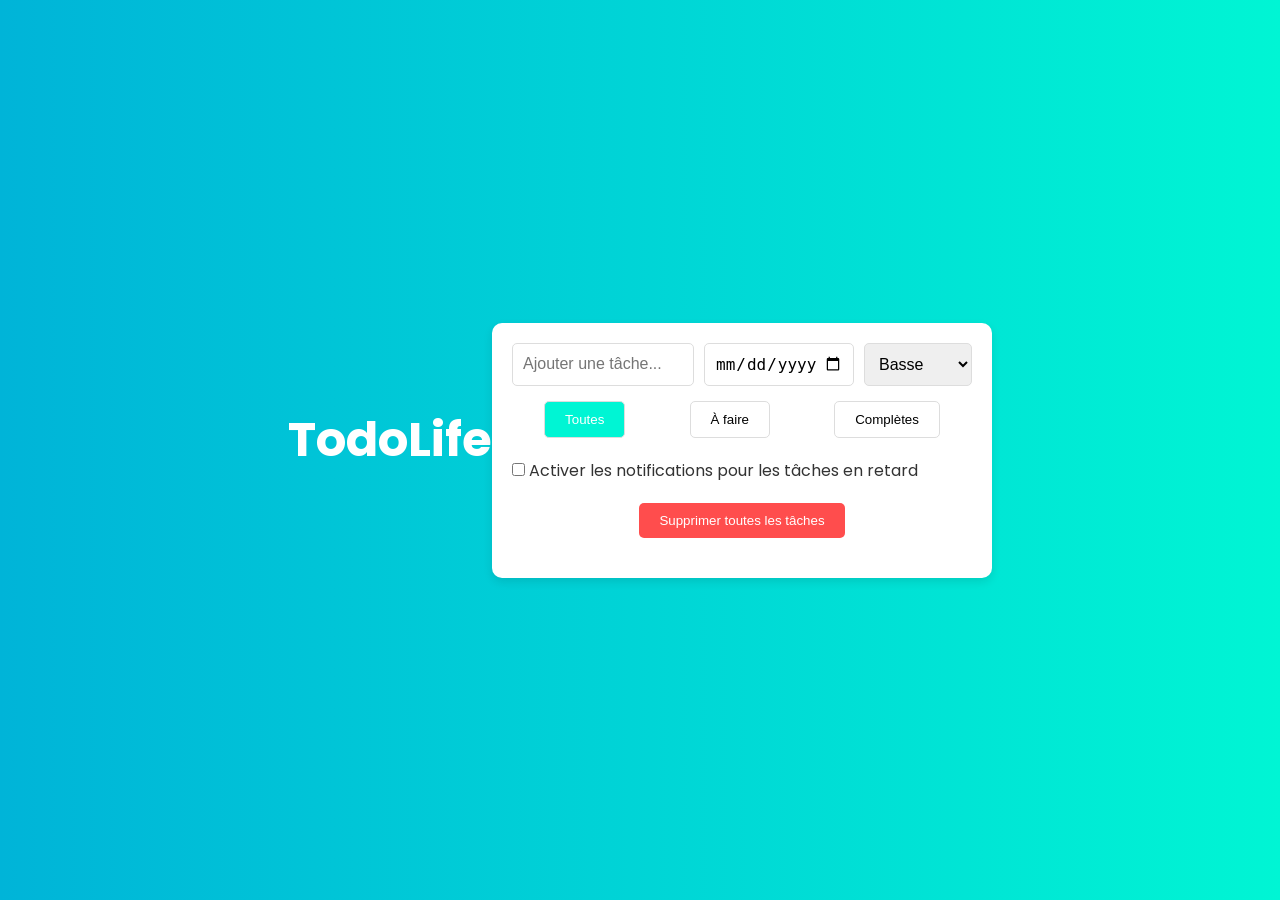
==== index.html @ b2fa0a96 "Premier commit - Ajout du projet TodoLife" ====
<!DOCTYPE html>
<html lang="fr">
<head>
  <meta charset="UTF-8">
  <meta name="viewport" content="width=device-width, initial-scale=1.0">
  <title>TodoLife</title>
  <link href="https://fonts.googleapis.com/css2?family=Poppins:wght@400;600&display=swap" rel="stylesheet">
  <link rel="stylesheet" href="style.css">

</head>
<body>
  <h1>TodoLife</h1>
  <div class="todo-container">
    <div class="input-group">
      <input type="text" id="todoInput" class="todo-input" placeholder="Ajouter une tâche...">
      <div id="error-message" style="display: none; color: red;">Merci d’écrire une tâche avant de l’ajouter.</div>
      <input type="date" id="todoDate" class="todo-date">
      <select id="prioritySelect" class="priority-select">
        <option value="low">Basse</option>
        <option value="medium">Moyenne</option>
        <option value="high">Haute</option>
      </select>
    </div>
    <div class="filters">
      <button onclick="setFilter('all')" id="filter-all" class="active">Toutes</button>
      <button onclick="setFilter('active')" id="filter-active">À faire</button>
      <button onclick="setFilter('completed')" id="filter-completed">Complètes</button>
    </div>
    <div class="notification-toggle">
      <label><input type="checkbox" id="notifToggle"> Activer les notifications pour les tâches en retard</label>
    </div>
    <div class="clear-all">
      <button onclick="clearAllTodos()">Supprimer toutes les tâches</button>
    </div>
    <ul id="todoList" class="todo-list"></ul>
  </div>

  <script>
    let todos = [];
    let filter = 'all';

    function addTodo() {
      const todoInput = document.getElementById("todoInput");
      const todoDate = document.getElementById("todoDate");
      const prioritySelect = document.getElementById("prioritySelect");
      const errorMessage = document.getElementById("error-message");

      const task = todoInput.value.trim();
      const date = todoDate.value;
      const priority = prioritySelect.value;

      if (!task) {
        errorMessage.style.display = "block";
        return;
      } else {
        errorMessage.style.display = "none";
      }

      todos.push({ task, date, priority, completed: false });
      todoInput.value = "";
      todoDate.value = "";
      prioritySelect.value = "low";

      renderTodos();
    }

    function renderTodos() {
      const todoList = document.getElementById("todoList");
      todoList.innerHTML = "";

      const filteredTodos = todos.filter(todo => {
        if (filter === 'all') return true;
        if (filter === 'active') return !todo.completed;
        if (filter === 'completed') return todo.completed;
      });

      filteredTodos.forEach((todo, index) => {
        const li = document.createElement("li");
        li.className = `todo-item ${todo.completed ? "completed" : ""} ${todo.priority}`;

        const checkbox = document.createElement("input");
        checkbox.type = "checkbox";
        checkbox.checked = todo.completed;
        checkbox.addEventListener("change", () => toggleTodo(index));
        li.appendChild(checkbox);

        const span = document.createElement("span");
        span.textContent = `${todo.task} - ${todo.date || "Pas de date"} (${todo.priority})`;
        li.appendChild(span);

        const deleteBtn = document.createElement("button");
        deleteBtn.textContent = "Supprimer";
        deleteBtn.addEventListener("click", () => deleteTodo(index));
        li.appendChild(deleteBtn);

        todoList.appendChild(li);
      });
    }

    function toggleTodo(index) {
      todos[index].completed = !todos[index].completed;
      renderTodos();
    }

    function deleteTodo(index) {
      todos.splice(index, 1);
      renderTodos();
    }

    function clearAllTodos() {
      todos = [];
      renderTodos();
    }

    function setFilter(newFilter) {
      filter = newFilter;
      document.querySelectorAll(".filters button").forEach(btn => btn.classList.remove("active"));
      document.getElementById(`filter-${newFilter}`).classList.add("active");
      renderTodos();
    }

    document.getElementById("todoInput").addEventListener("keypress", function(e) {
      if (e.key === "Enter") addTodo();
    });

    document.getElementById("notifToggle").addEventListener("change", function() {
      if (this.checked) {
        alert("Notifications activées ! (Simulées)");
      } else {
        alert("Notifications désactivées.");
      }
    });

    renderTodos();
  </script>
</body>
</html>
---- style.css ----
/* Base styles */
* {
    margin: 0;
    padding: 0;
    box-sizing: border-box;
  }
  
  body {
    font-family: 'Poppins', sans-serif;
    background: linear-gradient(to right, #00b4d8, #00f5d4);
    display: flex;
    justify-content: center;
    align-items: center;
    height: 100vh;
    color: #333;
  }
  
  h1 {
    font-size: 3rem;
    color: white;
    text-align: center;
    margin-bottom: 20px;
  }
  
  /* Todo container */
  .todo-container {
    background-color: white;
    padding: 20px;
    border-radius: 10px;
    box-shadow: 0 4px 10px rgba(0, 0, 0, 0.1);
    width: 100%;
    max-width: 500px;
  }
  
  /* Input group */
  .input-group {
    display: flex;
    gap: 10px;
    margin-bottom: 15px;
  }
  
  .todo-input, .todo-date, .priority-select {
    padding: 10px;
    border: 1px solid #ddd;
    border-radius: 5px;
    font-size: 1rem;
    width: 100%;
  }
  
  .todo-input {
    flex-grow: 1;
  }
  
  .todo-date {
    width: 150px;
  }
  
  .priority-select {
    width: 150px;
  }
  
  /* Error message */
  #error-message {
    margin-top: 5px;
    font-size: 0.9rem;
  }
  
  /* Filters */
  .filters {
    display: flex;
    justify-content: space-around;
    margin-bottom: 20px;
  }
  
  .filters button {
    background-color: #fff;
    border: 1px solid #ddd;
    padding: 10px 20px;
    border-radius: 5px;
    cursor: pointer;
  }
  
  .filters button.active {
    background-color: #00f5d4;
    color: white;
  }
  
  /* Notifications */
  .notification-toggle {
    margin-bottom: 20px;
    font-size: 1rem;
  }
  
  /* Clear all button */
  .clear-all {
    text-align: center;
    margin-bottom: 20px;
  }
  
  .clear-all button {
    background-color: #ff4d4d;
    color: white;
    border: none;
    padding: 10px 20px;
    border-radius: 5px;
    cursor: pointer;
  }
  
  .clear-all button:hover {
    background-color: #ff1a1a;
  }
  
  /* Todo list */
  .todo-list {
    list-style: none;
    padding: 0;
  }
  
  .todo-item {
    display: flex;
    justify-content: space-between;
    background-color: #f9f9f9;
    padding: 10px;
    margin-bottom: 10px;
    border-radius: 5px;
    border: 1px solid #ddd;
  }
  
  .todo-item.completed {
    background-color: #d3ffd3;
    text-decoration: line-through;
  }
  
  .todo-item.overdue {
    border-left: 5px solid #ff4d4d;
  }
  
  .todo-item.low {
    background-color: #fff3e6;
  }
  
  .todo-item.medium {
    background-color: #fff5b8;
  }
  
  .todo-item.high {
    background-color: #e0f7fa;
  }
  
  /* Todo buttons */
  .buttons {
    display: flex;
    gap: 5px;
  }
  
  .buttons button {
    background-color: #00f5d4;
    border: none;
    padding: 5px 10px;
    border-radius: 5px;
    cursor: pointer;
  }
  
  .buttons button:hover {
    background-color: #00b4d8;
  }
  
  /* Responsive Styles */
  
  /* For screens 768px or smaller (tablets, mobiles) */
  @media (max-width: 768px) {
    .todo-container {
      padding: 15px;
    }
  
    .input-group {
      flex-direction: column;
    }
  
    .todo-input, .todo-date, .priority-select {
      width: 100%;
      margin-bottom: 10px;
    }
  
    .filters {
      flex-direction: column;
      align-items: center;
    }
  
    .filters button {
      margin-bottom: 10px;
    }
  
    .todo-item {
      flex-direction: column;
      align-items: flex-start;
    }
  
    .todo-item .buttons {
      width: 100%;
      justify-content: flex-start;
    }
  
    h1 {
      font-size: 2.5rem;
    }
  }
  
  /* For screens smaller than 480px (mobile phones) */
  @media (max-width: 480px) {
    body {
      padding: 10px;
    }
  
    h1 {
      font-size: 2rem;
    }
  
    .todo-container {
      max-width: 100%;
      border-radius: 8px;
    }
  
    .todo-input, .todo-date, .priority-select {
      font-size: 0.9rem;
    }
  
    .filters button {
      font-size: 0.9rem;
    }
  
    .clear-all button {
      font-size: 0.9rem;
    }
  }
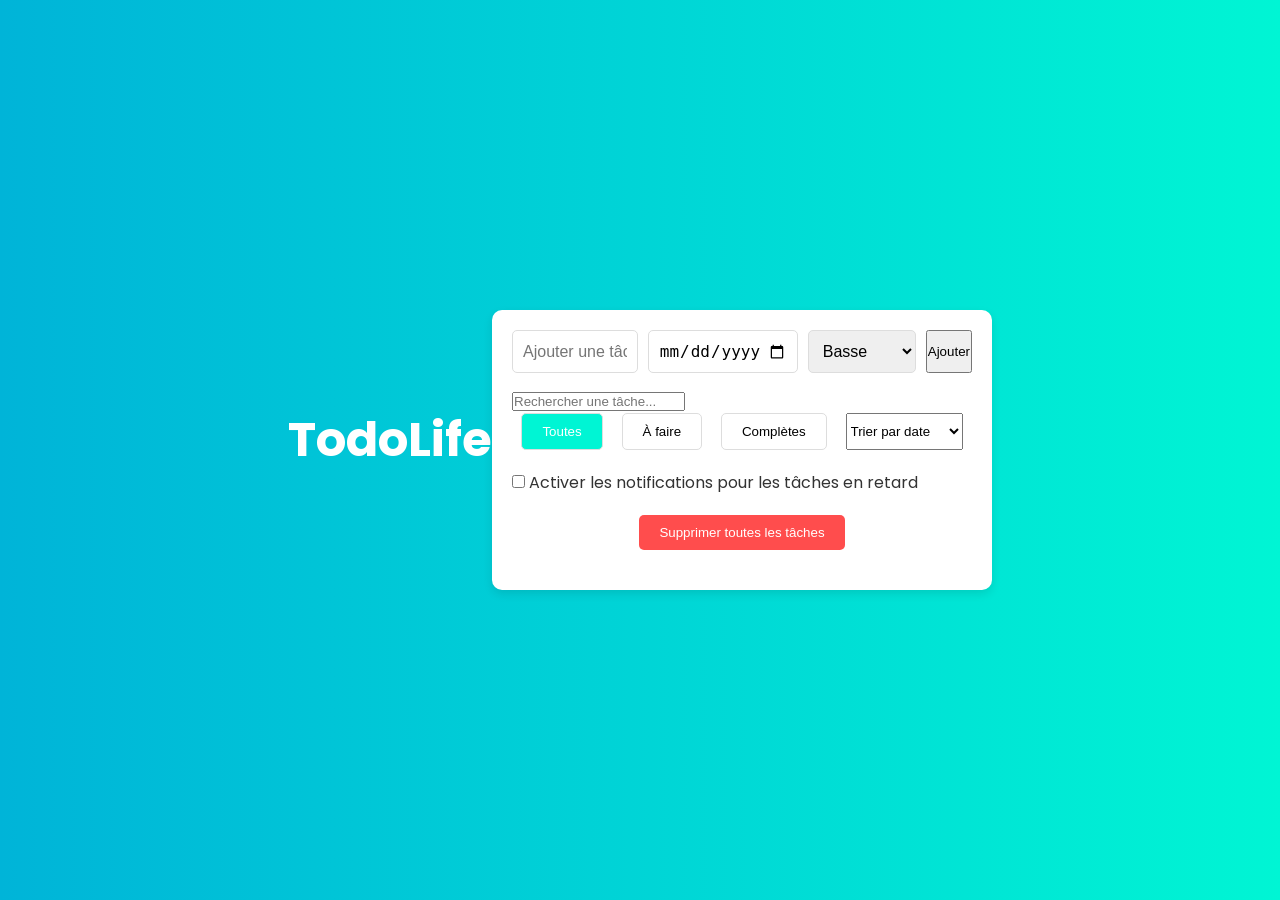
==== commit a1901389: "Sauvegarde temporaire avant rebase" ====
--- a/index.html
+++ b/index.html
@@ -6,11 +6,11 @@
   <title>TodoLife</title>
   <link href="https://fonts.googleapis.com/css2?family=Poppins:wght@400;600&display=swap" rel="stylesheet">
   <link rel="stylesheet" href="style.css">
-
 </head>
 <body>
   <h1>TodoLife</h1>
   <div class="todo-container">
+    <!-- Section d'ajout de tâche -->
     <div class="input-group">
       <input type="text" id="todoInput" class="todo-input" placeholder="Ajouter une tâche...">
       <div id="error-message" style="display: none; color: red;">Merci d’écrire une tâche avant de l’ajouter.</div>
@@ -20,24 +20,41 @@
         <option value="medium">Moyenne</option>
         <option value="high">Haute</option>
       </select>
+      <button onclick="addTodo()">Ajouter</button>
     </div>
+
+    <!-- Section de recherche -->
+    <div class="search-container">
+      <input type="text" id="searchInput" placeholder="Rechercher une tâche..." onkeyup="searchTasks()">
+    </div>
+
+    <!-- Section de filtres et tri -->
     <div class="filters">
       <button onclick="setFilter('all')" id="filter-all" class="active">Toutes</button>
       <button onclick="setFilter('active')" id="filter-active">À faire</button>
       <button onclick="setFilter('completed')" id="filter-completed">Complètes</button>
+      <select id="sortSelect" onchange="sortTodos()">
+        <option value="date">Trier par date</option>
+        <option value="priority">Trier par priorité</option>
+      </select>
     </div>
+
+    <!-- Section de notification et suppression -->
     <div class="notification-toggle">
       <label><input type="checkbox" id="notifToggle"> Activer les notifications pour les tâches en retard</label>
     </div>
     <div class="clear-all">
       <button onclick="clearAllTodos()">Supprimer toutes les tâches</button>
     </div>
+
+    <!-- Liste des tâches -->
     <ul id="todoList" class="todo-list"></ul>
   </div>
 
   <script>
     let todos = [];
     let filter = 'all';
+    let searchQuery = '';
 
     function addTodo() {
       const todoInput = document.getElementById("todoInput");
@@ -61,7 +78,19 @@
       todoDate.value = "";
       prioritySelect.value = "low";
 
+      saveTodos();
       renderTodos();
+    }
+
+    function saveTodos() {
+      localStorage.setItem('todos', JSON.stringify(todos));
+    }
+
+    function loadTodos() {
+      const storedTodos = localStorage.getItem('todos');
+      if (storedTodos) {
+        todos = JSON.parse(storedTodos);
+      }
     }
 
     function renderTodos() {
@@ -72,7 +101,7 @@
         if (filter === 'all') return true;
         if (filter === 'active') return !todo.completed;
         if (filter === 'completed') return todo.completed;
-      });
+      }).filter(todo => todo.task.toLowerCase().includes(searchQuery.toLowerCase()));
 
       filteredTodos.forEach((todo, index) => {
         const li = document.createElement("li");
@@ -99,16 +128,19 @@
 
     function toggleTodo(index) {
       todos[index].completed = !todos[index].completed;
+      saveTodos();
       renderTodos();
     }
 
     function deleteTodo(index) {
       todos.splice(index, 1);
+      saveTodos();
       renderTodos();
     }
 
     function clearAllTodos() {
       todos = [];
+      saveTodos();
       renderTodos();
     }
 
@@ -116,6 +148,26 @@
       filter = newFilter;
       document.querySelectorAll(".filters button").forEach(btn => btn.classList.remove("active"));
       document.getElementById(`filter-${newFilter}`).classList.add("active");
+      renderTodos();
+    }
+
+    function sortTodos() {
+      const sortSelect = document.getElementById("sortSelect");
+      const sortValue = sortSelect.value;
+
+      if (sortValue === "date") {
+        todos.sort((a, b) => new Date(a.date) - new Date(b.date));
+      } else if (sortValue === "priority") {
+        const priorityOrder = { "low": 1, "medium": 2, "high": 3 };
+        todos.sort((a, b) => priorityOrder[a.priority] - priorityOrder[b.priority]);
+      }
+
+      saveTodos();
+      renderTodos();
+    }
+
+    function searchTasks() {
+      searchQuery = document.getElementById("searchInput").value;
       renderTodos();
     }
 
@@ -131,7 +183,8 @@
       }
     });
 
+    loadTodos();
     renderTodos();
   </script>
 </body>
-</html>
+</html>
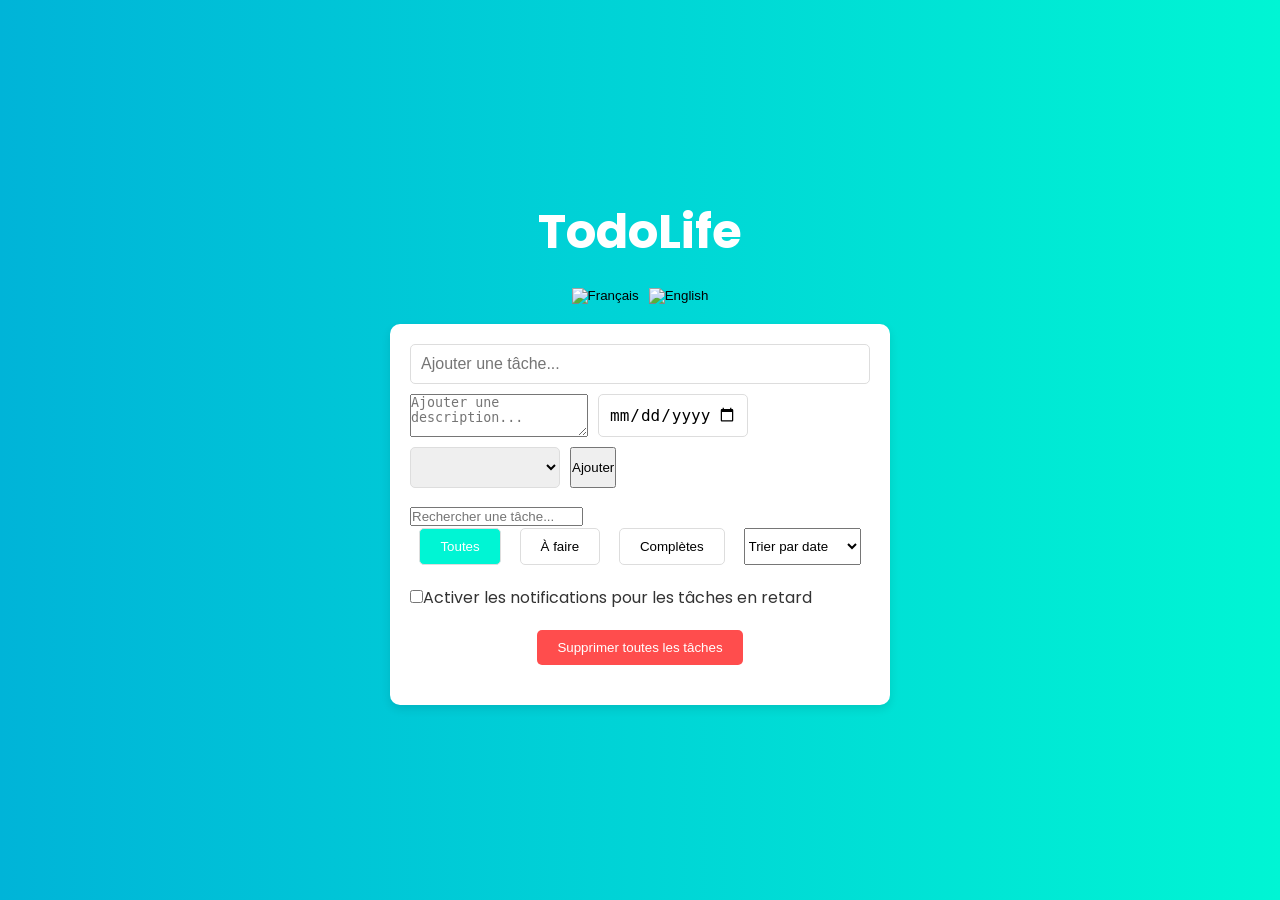
==== commit 95bd5451: "Ajout des langues" ====
--- a/index.html
+++ b/index.html
@@ -1,68 +1,149 @@
 <!DOCTYPE html>
 <html lang="fr">
 <head>
-  <meta charset="UTF-8">
-  <meta name="viewport" content="width=device-width, initial-scale=1.0">
+  <meta charset="UTF-8" />
+  <meta name="viewport" content="width=device-width, initial-scale=1.0"/>
   <title>TodoLife</title>
-  <link href="https://fonts.googleapis.com/css2?family=Poppins:wght@400;600&display=swap" rel="stylesheet">
-  <link rel="stylesheet" href="style.css">
+  <link href="https://fonts.googleapis.com/css2?family=Poppins:wght@400;600&display=swap" rel="stylesheet"/>
+  <link rel="stylesheet" href="style.css" />
+  <link rel="icon" href="https://upload.wikimedia.org/wikipedia/commons/thumb/c/c3/Flag_of_France.svg/2560px-Flag_of_France.svg.png" type="image/png"/> 
+  <link rel="icon" href="https://upload.wikimedia.org/wikipedia/commons/thumb/a/a5/Flag_of_the_United_Kingdom_%281-2%29.svg/2880px-Flag_of_the_United_Kingdom_%281-2%29.svg.png" type="image/png"/>
 </head>
 <body>
-  <h1>TodoLife</h1>
+  <h1 id="appTitle">TodoLife</h1>
+
+  <!-- Sélecteur de langue avec icônes -->
+  <div class="language-selector">
+    <button onclick="setLanguage('fr')">
+      <img src="https://upload.wikimedia.org/wikipedia/commons/thumb/c/c3/Flag_of_France.svg/2560px-Flag_of_France.svg.png" alt="Français" />
+    </button>
+    <button onclick="setLanguage('en')">
+      <img src="https://upload.wikimedia.org/wikipedia/commons/thumb/a/a5/Flag_of_the_United_Kingdom_%281-2%29.svg/2880px-Flag_of_the_United_Kingdom_%281-2%29.svg.png" alt="English" />
+    </button>
+  </div>
+
   <div class="todo-container">
     <!-- Section d'ajout de tâche -->
     <div class="input-group">
-      <input type="text" id="todoInput" class="todo-input" placeholder="Ajouter une tâche...">
-      <div id="error-message" style="display: none; color: red;">Merci d’écrire une tâche avant de l’ajouter.</div>
-      <input type="date" id="todoDate" class="todo-date">
+      <input type="text" id="todoInput" class="todo-input" placeholder="" />
+      <div id="error-message" style="display: none; color: red;"></div>
+      <textarea id="todoDescription" class="todo-description" placeholder=""></textarea>
+      <input type="date" id="todoDate" class="todo-date"/>
       <select id="prioritySelect" class="priority-select">
-        <option value="low">Basse</option>
-        <option value="medium">Moyenne</option>
-        <option value="high">Haute</option>
+        <option value="low"></option>
+        <option value="medium"></option>
+        <option value="high"></option>
       </select>
-      <button onclick="addTodo()">Ajouter</button>
+      <button onclick="addTodo()" id="addButton"></button>
     </div>
 
     <!-- Section de recherche -->
     <div class="search-container">
-      <input type="text" id="searchInput" placeholder="Rechercher une tâche..." onkeyup="searchTasks()">
+      <input type="text" id="searchInput" placeholder="" onkeyup="searchTasks()"/>
     </div>
 
     <!-- Section de filtres et tri -->
     <div class="filters">
-      <button onclick="setFilter('all')" id="filter-all" class="active">Toutes</button>
-      <button onclick="setFilter('active')" id="filter-active">À faire</button>
-      <button onclick="setFilter('completed')" id="filter-completed">Complètes</button>
+      <button onclick="setFilter('all')" id="filter-all" class="active"></button>
+      <button onclick="setFilter('active')" id="filter-active"></button>
+      <button onclick="setFilter('completed')" id="filter-completed"></button>
       <select id="sortSelect" onchange="sortTodos()">
-        <option value="date">Trier par date</option>
-        <option value="priority">Trier par priorité</option>
+        <option value="date"></option>
+        <option value="priority"></option>
       </select>
     </div>
 
     <!-- Section de notification et suppression -->
     <div class="notification-toggle">
-      <label><input type="checkbox" id="notifToggle"> Activer les notifications pour les tâches en retard</label>
+      <label><input type="checkbox" id="notifToggle"/> </label>
     </div>
     <div class="clear-all">
-      <button onclick="clearAllTodos()">Supprimer toutes les tâches</button>
+      <button onclick="clearAllTodos()" id="clearAllButton"></button>
     </div>
 
     <!-- Liste des tâches -->
     <ul id="todoList" class="todo-list"></ul>
   </div>
+
+  <script src="app.js"></script>
+</body>
+</html>
 
   <script>
     let todos = [];
     let filter = 'all';
     let searchQuery = '';
+    let language = localStorage.getItem('language') || 'fr'; // Récupérer la langue choisie précédemment
+
+    // Fonction pour changer la langue
+    function setLanguage(lang) {
+      language = lang;
+      localStorage.setItem('language', lang); // Sauvegarder la langue dans localStorage
+      updateTexts(); // Mettre à jour les textes de l'interface
+      renderTodos(); // Rafraîchir les tâches pour s'assurer que les textes sont mis à jour
+    }
+
+    // Fonction pour mettre à jour tous les textes en fonction de la langue
+    function updateTexts() {
+      const texts = {
+        fr: {
+          title: 'TodoLife',
+          placeholderTask: "Ajouter une tâche...",
+          placeholderDescription: "Ajouter une description...",
+          addButton: "Ajouter",
+          errorMessage: "Merci d’écrire une tâche avant de l’ajouter.",
+          searchPlaceholder: "Rechercher une tâche...",
+          filterAll: "Toutes",
+          filterActive: "À faire",
+          filterCompleted: "Complètes",
+          sortByDate: "Trier par date",
+          sortByPriority: "Trier par priorité",
+          clearAllButton: "Supprimer toutes les tâches",
+          notifLabel: "Activer les notifications pour les tâches en retard"
+        },
+        en: {
+          title: 'TodoLife',
+          placeholderTask: "Add a task...",
+          placeholderDescription: "Add a description...",
+          addButton: "Add",
+          errorMessage: "Please write a task before adding.",
+          searchPlaceholder: "Search a task...",
+          filterAll: "All",
+          filterActive: "Active",
+          filterCompleted: "Completed",
+          sortByDate: "Sort by date",
+          sortByPriority: "Sort by priority",
+          clearAllButton: "Clear all tasks",
+          notifLabel: "Enable notifications for overdue tasks"
+        }
+      };
+
+      // Appliquer les textes de la langue choisie
+      const currentTexts = texts[language];
+      document.getElementById("appTitle").textContent = currentTexts.title;
+      document.getElementById("todoInput").placeholder = currentTexts.placeholderTask;
+      document.getElementById("todoDescription").placeholder = currentTexts.placeholderDescription;
+      document.getElementById("addButton").textContent = currentTexts.addButton;
+      document.getElementById("error-message").textContent = currentTexts.errorMessage;
+      document.getElementById("searchInput").placeholder = currentTexts.searchPlaceholder;
+      document.getElementById("filter-all").textContent = currentTexts.filterAll;
+      document.getElementById("filter-active").textContent = currentTexts.filterActive;
+      document.getElementById("filter-completed").textContent = currentTexts.filterCompleted;
+      document.getElementById("sortSelect").children[0].textContent = currentTexts.sortByDate;
+      document.getElementById("sortSelect").children[1].textContent = currentTexts.sortByPriority;
+      document.getElementById("clearAllButton").textContent = currentTexts.clearAllButton;
+      document.getElementById("notifToggle").nextSibling.nodeValue = currentTexts.notifLabel;
+    }
 
     function addTodo() {
       const todoInput = document.getElementById("todoInput");
+      const todoDescription = document.getElementById("todoDescription");
       const todoDate = document.getElementById("todoDate");
       const prioritySelect = document.getElementById("prioritySelect");
       const errorMessage = document.getElementById("error-message");
 
       const task = todoInput.value.trim();
+      const description = todoDescription.value.trim();
       const date = todoDate.value;
       const priority = prioritySelect.value;
 
@@ -73,8 +154,11 @@
         errorMessage.style.display = "none";
       }
 
-      todos.push({ task, date, priority, completed: false });
+      todos.push({ task, description, date, priority, completed: false });
+
+      // Reset inputs
       todoInput.value = "";
+      todoDescription.value = "";
       todoDate.value = "";
       prioritySelect.value = "low";
 
@@ -101,7 +185,10 @@
         if (filter === 'all') return true;
         if (filter === 'active') return !todo.completed;
         if (filter === 'completed') return todo.completed;
-      }).filter(todo => todo.task.toLowerCase().includes(searchQuery.toLowerCase()));
+      }).filter(todo => 
+        todo.task.toLowerCase().includes(searchQuery.toLowerCase()) || 
+        (todo.description && todo.description.toLowerCase().includes(searchQuery.toLowerCase()))
+      );
 
       filteredTodos.forEach((todo, index) => {
         const li = document.createElement("li");
@@ -114,8 +201,17 @@
         li.appendChild(checkbox);
 
         const span = document.createElement("span");
-        span.textContent = `${todo.task} - ${todo.date || "Pas de date"} (${todo.priority})`;
-        li.appendChild(span);
+        span.innerHTML = `<strong>${todo.task}</strong> - ${todo.date || "No date"} (${todo.priority})`;
+        if (todo.description) {
+          const desc = document.createElement("div");
+          desc.textContent = todo.description;
+          desc.style.fontSize = "0.9em";
+          desc.style.color = "#555";
+          li.appendChild(span);
+          li.appendChild(desc);
+        } else {
+          li.appendChild(span);
+        }
 
         const deleteBtn = document.createElement("button");
         deleteBtn.textContent = "Supprimer";
@@ -148,21 +244,6 @@
       filter = newFilter;
       document.querySelectorAll(".filters button").forEach(btn => btn.classList.remove("active"));
       document.getElementById(`filter-${newFilter}`).classList.add("active");
-      renderTodos();
-    }
-
-    function sortTodos() {
-      const sortSelect = document.getElementById("sortSelect");
-      const sortValue = sortSelect.value;
-
-      if (sortValue === "date") {
-        todos.sort((a, b) => new Date(a.date) - new Date(b.date));
-      } else if (sortValue === "priority") {
-        const priorityOrder = { "low": 1, "medium": 2, "high": 3 };
-        todos.sort((a, b) => priorityOrder[a.priority] - priorityOrder[b.priority]);
-      }
-
-      saveTodos();
       renderTodos();
     }
 
@@ -184,6 +265,7 @@
     });
 
     loadTodos();
+    updateTexts();
     renderTodos();
   </script>
 </body>
--- a/style.css
+++ b/style.css
@@ -3,9 +3,9 @@
     margin: 0;
     padding: 0;
     box-sizing: border-box;
-  }
-  
-  body {
+}
+
+body {
     font-family: 'Poppins', sans-serif;
     background: linear-gradient(to right, #00b4d8, #00f5d4);
     display: flex;
@@ -13,110 +13,132 @@
     align-items: center;
     height: 100vh;
     color: #333;
-  }
-  
-  h1 {
+    flex-direction: column;
+}
+
+h1 {
     font-size: 3rem;
     color: white;
     text-align: center;
     margin-bottom: 20px;
-  }
-  
-  /* Todo container */
-  .todo-container {
+}
+
+/* Language Selector */
+.language-selector {
+    display: flex;
+    gap: 10px;
+    margin-bottom: 20px;
+}
+
+.language-selector button {
+    background: none;
+    border: none;
+    cursor: pointer;
+}
+
+.language-selector button img {
+    width: 40px;
+    height: 25px;
+}
+
+/* Todo container */
+.todo-container {
     background-color: white;
     padding: 20px;
     border-radius: 10px;
     box-shadow: 0 4px 10px rgba(0, 0, 0, 0.1);
     width: 100%;
     max-width: 500px;
-  }
-  
-  /* Input group */
-  .input-group {
-    display: flex;
+}
+
+/* Input group */
+.input-group {
+    display: flex;
+    flex-wrap: wrap;
     gap: 10px;
     margin-bottom: 15px;
-  }
-  
-  .todo-input, .todo-date, .priority-select {
+}
+
+.todo-input,
+.todo-date,
+.priority-select {
     padding: 10px;
     border: 1px solid #ddd;
     border-radius: 5px;
     font-size: 1rem;
     width: 100%;
-  }
-  
-  .todo-input {
+}
+
+.todo-input {
     flex-grow: 1;
-  }
-  
-  .todo-date {
+}
+
+.todo-date {
     width: 150px;
-  }
-  
-  .priority-select {
+}
+
+.priority-select {
     width: 150px;
-  }
-  
-  /* Error message */
-  #error-message {
+}
+
+/* Error message */
+#error-message {
     margin-top: 5px;
     font-size: 0.9rem;
-  }
-  
-  /* Filters */
-  .filters {
+}
+
+/* Filters */
+.filters {
     display: flex;
     justify-content: space-around;
     margin-bottom: 20px;
-  }
-  
-  .filters button {
+}
+
+.filters button {
     background-color: #fff;
     border: 1px solid #ddd;
     padding: 10px 20px;
     border-radius: 5px;
     cursor: pointer;
-  }
-  
-  .filters button.active {
+}
+
+.filters button.active {
     background-color: #00f5d4;
     color: white;
-  }
-  
-  /* Notifications */
-  .notification-toggle {
+}
+
+/* Notifications */
+.notification-toggle {
     margin-bottom: 20px;
     font-size: 1rem;
-  }
-  
-  /* Clear all button */
-  .clear-all {
+}
+
+/* Clear all button */
+.clear-all {
     text-align: center;
     margin-bottom: 20px;
-  }
-  
-  .clear-all button {
+}
+
+.clear-all button {
     background-color: #ff4d4d;
     color: white;
     border: none;
     padding: 10px 20px;
     border-radius: 5px;
     cursor: pointer;
-  }
-  
-  .clear-all button:hover {
+}
+
+.clear-all button:hover {
     background-color: #ff1a1a;
-  }
-  
-  /* Todo list */
-  .todo-list {
+}
+
+/* Todo list */
+.todo-list {
     list-style: none;
     padding: 0;
-  }
-  
-  .todo-item {
+}
+
+.todo-item {
     display: flex;
     justify-content: space-between;
     background-color: #f9f9f9;
@@ -124,112 +146,91 @@
     margin-bottom: 10px;
     border-radius: 5px;
     border: 1px solid #ddd;
-  }
-  
-  .todo-item.completed {
+}
+
+.todo-item.completed {
     background-color: #d3ffd3;
     text-decoration: line-through;
-  }
-  
-  .todo-item.overdue {
+}
+
+.todo-item.overdue {
     border-left: 5px solid #ff4d4d;
-  }
-  
-  .todo-item.low {
+}
+
+.todo-item.low {
     background-color: #fff3e6;
-  }
-  
-  .todo-item.medium {
+}
+
+.todo-item.medium {
     background-color: #fff5b8;
-  }
-  
-  .todo-item.high {
+}
+
+.todo-item.high {
     background-color: #e0f7fa;
-  }
-  
-  /* Todo buttons */
-  .buttons {
+}
+
+/* Todo buttons */
+.buttons {
     display: flex;
     gap: 5px;
-  }
-  
-  .buttons button {
+}
+
+.buttons button {
     background-color: #00f5d4;
     border: none;
     padding: 5px 10px;
     border-radius: 5px;
     cursor: pointer;
-  }
-  
-  .buttons button:hover {
+}
+
+.buttons button:hover {
     background-color: #00b4d8;
-  }
-  
-  /* Responsive Styles */
-  
-  /* For screens 768px or smaller (tablets, mobiles) */
-  @media (max-width: 768px) {
+}
+
+/* Responsive Styles */
+
+/* For screens 768px or smaller (tablets, mobiles) */
+@media (max-width: 768px) {
     .todo-container {
-      padding: 15px;
-    }
-  
+        padding: 15px;
+        max-width: 90%;
+    }
+
     .input-group {
-      flex-direction: column;
-    }
-  
-    .todo-input, .todo-date, .priority-select {
-      width: 100%;
-      margin-bottom: 10px;
-    }
-  
+        flex-direction: column;
+    }
+
+    .todo-input,
+    .todo-date,
+    .priority-select {
+        width: 100%;
+    }
+
     .filters {
-      flex-direction: column;
-      align-items: center;
-    }
-  
+        flex-direction: column;
+    }
+
     .filters button {
-      margin-bottom: 10px;
-    }
-  
+        margin-bottom: 10px;
+    }
+
+    .clear-all button {
+        width: 100%;
+    }
+}
+
+@media (max-width: 480px) {
+    h1 {
+        font-size: 2rem;
+    }
+
     .todo-item {
-      flex-direction: column;
-      align-items: flex-start;
-    }
-  
-    .todo-item .buttons {
-      width: 100%;
-      justify-content: flex-start;
-    }
-  
-    h1 {
-      font-size: 2.5rem;
-    }
-  }
-  
-  /* For screens smaller than 480px (mobile phones) */
-  @media (max-width: 480px) {
-    body {
-      padding: 10px;
-    }
-  
-    h1 {
-      font-size: 2rem;
-    }
-  
-    .todo-container {
-      max-width: 100%;
-      border-radius: 8px;
-    }
-  
-    .todo-input, .todo-date, .priority-select {
-      font-size: 0.9rem;
-    }
-  
-    .filters button {
-      font-size: 0.9rem;
-    }
-  
-    .clear-all button {
-      font-size: 0.9rem;
-    }
-  }+        font-size: 0.9rem;
+        flex-direction: column;
+        align-items: flex-start;
+    }
+
+    .todo-item button {
+        margin-top: 5px;
+    }
+}
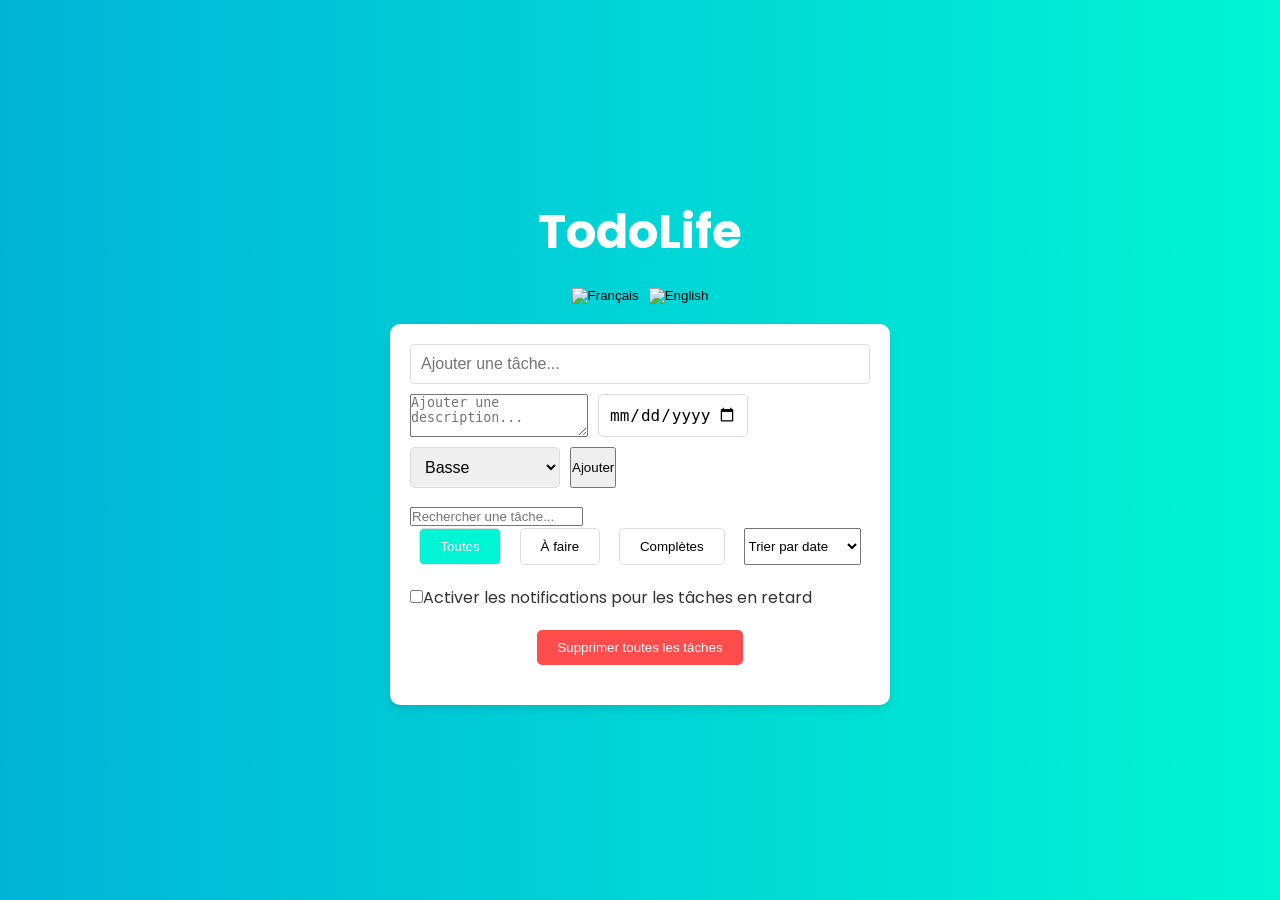
==== commit ba5542a5: "MAJ Priorité" ====
--- a/index.html
+++ b/index.html
@@ -99,7 +99,10 @@
           sortByDate: "Trier par date",
           sortByPriority: "Trier par priorité",
           clearAllButton: "Supprimer toutes les tâches",
-          notifLabel: "Activer les notifications pour les tâches en retard"
+          notifLabel: "Activer les notifications pour les tâches en retard",
+          priorityLow: "Basse",
+          priorityMedium: "Moyenne",
+          priorityHigh: "Haute",
         },
         en: {
           title: 'TodoLife',
@@ -114,9 +117,14 @@
           sortByDate: "Sort by date",
           sortByPriority: "Sort by priority",
           clearAllButton: "Clear all tasks",
-          notifLabel: "Enable notifications for overdue tasks"
+          notifLabel: "Enable notifications for overdue tasks",
+          priorityLow: "Low",
+          priorityMedium: "Medium",
+          priorityHigh: "High",
         }
       };
+
+      
 
       // Appliquer les textes de la langue choisie
       const currentTexts = texts[language];
@@ -133,6 +141,9 @@
       document.getElementById("sortSelect").children[1].textContent = currentTexts.sortByPriority;
       document.getElementById("clearAllButton").textContent = currentTexts.clearAllButton;
       document.getElementById("notifToggle").nextSibling.nodeValue = currentTexts.notifLabel;
+      document.getElementById("prioritySelect").children[0].textContent = currentTexts.priorityLow;
+      document.getElementById("prioritySelect").children[1].textContent = currentTexts.priorityMedium;
+      document.getElementById("prioritySelect").children[2].textContent = currentTexts.priorityHigh;
     }
 
     function addTodo() {
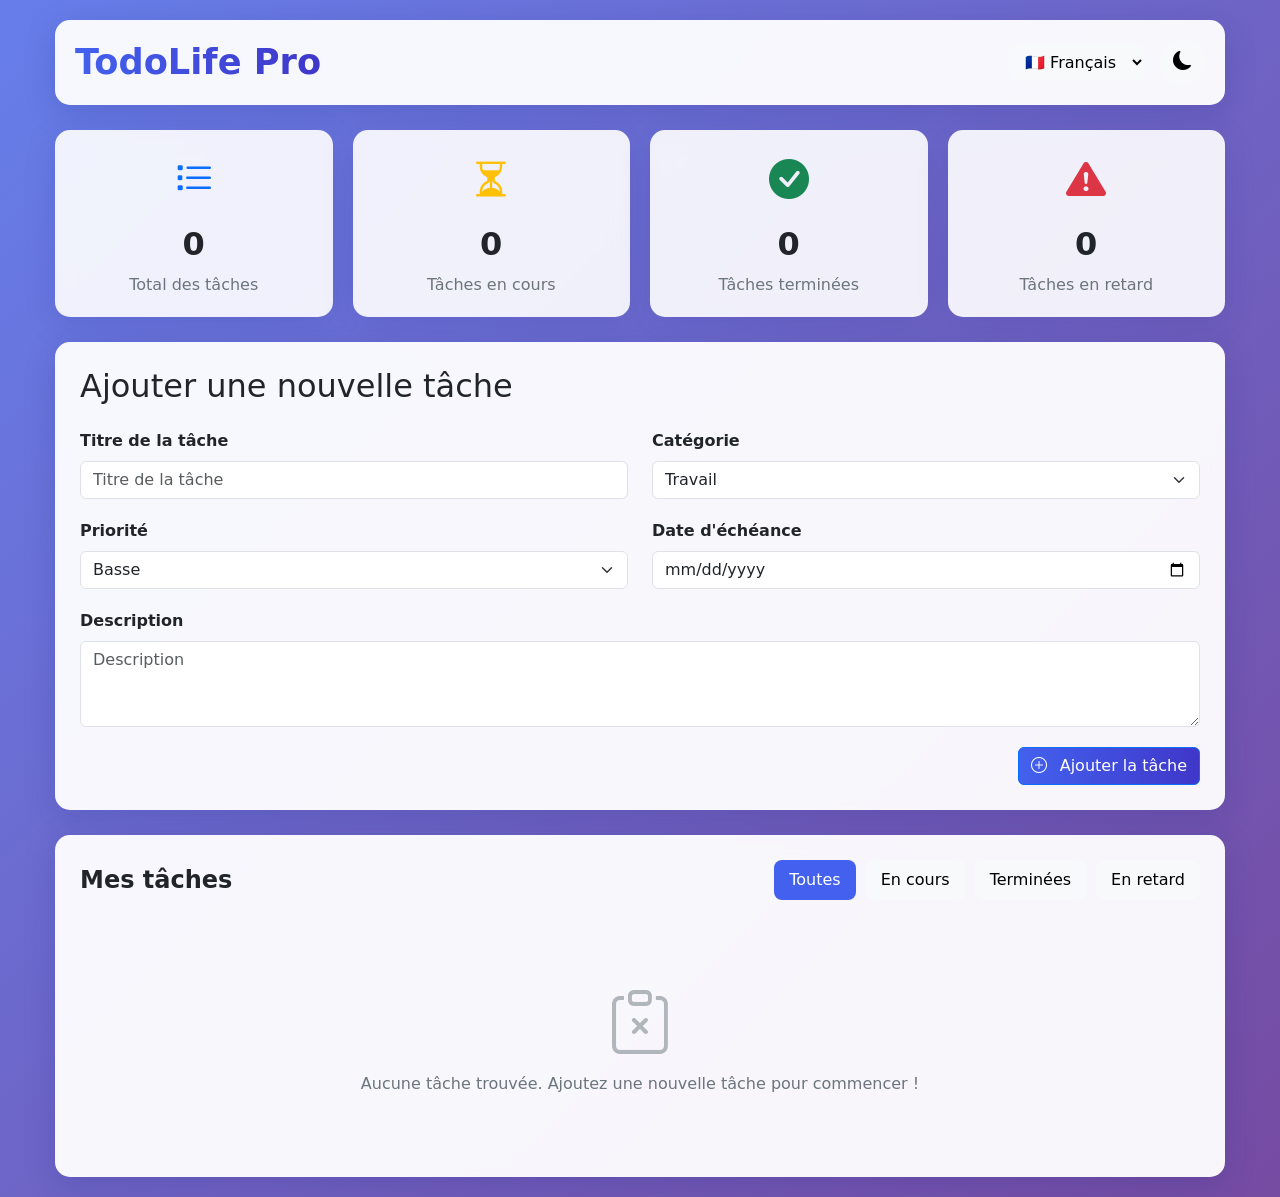
==== commit 6c7421a0: "Initial commit" ====
--- a/index.html
+++ b/index.html
@@ -1,283 +1,194 @@
 <!DOCTYPE html>
 <html lang="fr">
 <head>
-  <meta charset="UTF-8" />
-  <meta name="viewport" content="width=device-width, initial-scale=1.0"/>
-  <title>TodoLife</title>
-  <link href="https://fonts.googleapis.com/css2?family=Poppins:wght@400;600&display=swap" rel="stylesheet"/>
-  <link rel="stylesheet" href="style.css" />
-  <link rel="icon" href="https://upload.wikimedia.org/wikipedia/commons/thumb/c/c3/Flag_of_France.svg/2560px-Flag_of_France.svg.png" type="image/png"/> 
-  <link rel="icon" href="https://upload.wikimedia.org/wikipedia/commons/thumb/a/a5/Flag_of_the_United_Kingdom_%281-2%29.svg/2880px-Flag_of_the_United_Kingdom_%281-2%29.svg.png" type="image/png"/>
+    <meta charset="UTF-8">
+    <meta name="viewport" content="width=device-width, initial-scale=1.0">
+    <title>TodoLife - Gestion de Tâches Professionnelle</title>
+    <link rel="stylesheet" href="style.css">
+    <link href="https://cdn.jsdelivr.net/npm/bootstrap@5.3.0/dist/css/bootstrap.min.css" rel="stylesheet">
+    <link rel="stylesheet" href="https://cdn.jsdelivr.net/npm/bootstrap-icons@1.10.0/font/bootstrap-icons.css">
 </head>
 <body>
-  <h1 id="appTitle">TodoLife</h1>
+    <div class="main-container">
+        <!-- Notification Container -->
+        <div class="notification-container" id="notification-container"></div>
 
-  <!-- Sélecteur de langue avec icônes -->
-  <div class="language-selector">
-    <button onclick="setLanguage('fr')">
-      <img src="https://upload.wikimedia.org/wikipedia/commons/thumb/c/c3/Flag_of_France.svg/2560px-Flag_of_France.svg.png" alt="Français" />
-    </button>
-    <button onclick="setLanguage('en')">
-      <img src="https://upload.wikimedia.org/wikipedia/commons/thumb/a/a5/Flag_of_the_United_Kingdom_%281-2%29.svg/2880px-Flag_of_the_United_Kingdom_%281-2%29.svg.png" alt="English" />
-    </button>
-  </div>
+        <!-- App Header -->
+        <header class="app-header">
+            <h1 class="app-title">TodoLife Pro</h1>
+            <div class="app-controls">
+                <select class="language-selector" id="language-selector">
+                    <option value="fr">🇫🇷 Français</option>
+                    <option value="en">🇬🇧 English</option>
+                    <option value="es">🇪🇸 Español</option>
+                    <option value="de">🇩🇪 Deutsch</option>
+                </select>
+                <button class="theme-toggle" id="theme-toggle">
+                    <i class="bi bi-moon-fill"></i>
+                </button>
+            </div>
+        </header>
 
-  <div class="todo-container">
-    <!-- Section d'ajout de tâche -->
-    <div class="input-group">
-      <input type="text" id="todoInput" class="todo-input" placeholder="" />
-      <div id="error-message" style="display: none; color: red;"></div>
-      <textarea id="todoDescription" class="todo-description" placeholder=""></textarea>
-      <input type="date" id="todoDate" class="todo-date"/>
-      <select id="prioritySelect" class="priority-select">
-        <option value="low"></option>
-        <option value="medium"></option>
-        <option value="high"></option>
-      </select>
-      <button onclick="addTodo()" id="addButton"></button>
+        <!-- Stats Section -->
+        <section class="stats-container">
+            <div class="stat-card">
+                <div class="stat-icon text-primary">
+                    <i class="bi bi-list-task"></i>
+                </div>
+                <div class="stat-number" id="total-tasks">0</div>
+                <div class="stat-label" data-i18n="totalTasks">Total Tasks</div>
+            </div>
+            <div class="stat-card">
+                <div class="stat-icon text-warning">
+                    <i class="bi bi-hourglass-split"></i>
+                </div>
+                <div class="stat-number" id="pending-tasks">0</div>
+                <div class="stat-label" data-i18n="pendingTasks">Pending Tasks</div>
+            </div>
+            <div class="stat-card">
+                <div class="stat-icon text-success">
+                    <i class="bi bi-check-circle-fill"></i>
+                </div>
+                <div class="stat-number" id="completed-tasks">0</div>
+                <div class="stat-label" data-i18n="completedTasks">Completed Tasks</div>
+            </div>
+            <div class="stat-card">
+                <div class="stat-icon text-danger">
+                    <i class="bi bi-exclamation-triangle-fill"></i>
+                </div>
+                <div class="stat-number" id="overdue-tasks">0</div>
+                <div class="stat-label" data-i18n="overdueTasks">Overdue Tasks</div>
+            </div>
+        </section>
+
+        <!-- Task Form -->
+        <section class="task-form-container">
+            <h2 class="mb-4" data-i18n="addNewTask">Add New Task</h2>
+            <form id="task-form">
+                <div class="row">
+                    <div class="col-md-6">
+                        <div class="form-group">
+                            <label for="task-title" class="form-label" data-i18n="taskTitle">Task Title</label>
+                            <input type="text" class="form-control" id="task-title" required>
+                        </div>
+                    </div>
+                    <div class="col-md-6">
+                        <div class="form-group">
+                            <label for="task-category" class="form-label" data-i18n="category">Category</label>
+                            <select class="form-select" id="task-category">
+                                <option value="work" data-i18n="work">Work</option>
+                                <option value="personal" data-i18n="personal">Personal</option>
+                                <option value="shopping" data-i18n="shopping">Shopping</option>
+                                <option value="health" data-i18n="health">Health</option>
+                                <option value="other" data-i18n="other">Other</option>
+                            </select>
+                        </div>
+                    </div>
+                </div>
+                <div class="row">
+                    <div class="col-md-6">
+                        <div class="form-group">
+                            <label for="task-priority" class="form-label" data-i18n="priority">Priority</label>
+                            <select class="form-select" id="task-priority">
+                                <option value="low" data-i18n="low">Low</option>
+                                <option value="medium" data-i18n="medium">Medium</option>
+                                <option value="high" data-i18n="high">High</option>
+                            </select>
+                        </div>
+                    </div>
+                    <div class="col-md-6">
+                        <div class="form-group">
+                            <label for="task-due-date" class="form-label" data-i18n="dueDate">Due Date</label>
+                            <input type="date" class="form-control" id="task-due-date">
+                        </div>
+                    </div>
+                </div>
+                <div class="form-group">
+                    <label for="task-description" class="form-label" data-i18n="description">Description</label>
+                    <textarea class="form-control" id="task-description" rows="3"></textarea>
+                </div>
+                <div class="text-end">
+                    <button type="submit" class="btn btn-primary">
+                        <i class="bi bi-plus-circle me-2"></i>
+                        <span data-i18n="addTask">Add Task</span>
+                    </button>
+                </div>
+            </form>
+        </section>
+
+        <!-- Tasks Section -->
+        <section class="tasks-container">
+            <div class="tasks-header">
+                <h2 class="tasks-title" data-i18n="myTasks">My Tasks</h2>
+                <div class="filter-container">
+                    <button class="filter-btn active" data-filter="all" data-i18n="all">All</button>
+                    <button class="filter-btn" data-filter="active" data-i18n="active">Active</button>
+                    <button class="filter-btn" data-filter="completed" data-i18n="completed">Completed</button>
+                    <button class="filter-btn" data-filter="overdue" data-i18n="overdue">Overdue</button>
+                </div>
+            </div>
+            <ul class="task-list" id="task-list">
+                <!-- Tasks will be dynamically added here -->
+            </ul>
+            <div class="empty-state" id="empty-state">
+                <i class="bi bi-clipboard-x"></i>
+                <p data-i18n="noTasks">No tasks found. Add a new task to get started!</p>
+            </div>
+        </section>
     </div>
 
-    <!-- Section de recherche -->
-    <div class="search-container">
-      <input type="text" id="searchInput" placeholder="" onkeyup="searchTasks()"/>
+    <!-- Edit Task Modal -->
+    <div class="modal fade" id="editTaskModal" tabindex="-1" aria-hidden="true">
+        <div class="modal-dialog">
+            <div class="modal-content">
+                <div class="modal-header">
+                    <h5 class="modal-title" data-i18n="editTask">Edit Task</h5>
+                    <button type="button" class="btn-close" data-bs-dismiss="modal" aria-label="Close"></button>
+                </div>
+                <div class="modal-body">
+                    <form id="edit-task-form">
+                        <input type="hidden" id="edit-task-id">
+                        <div class="form-group">
+                            <label for="edit-task-title" class="form-label" data-i18n="taskTitle">Task Title</label>
+                            <input type="text" class="form-control" id="edit-task-title" required>
+                        </div>
+                        <div class="form-group">
+                            <label for="edit-task-category" class="form-label" data-i18n="category">Category</label>
+                            <select class="form-select" id="edit-task-category">
+                                <option value="work" data-i18n="work">Work</option>
+                                <option value="personal" data-i18n="personal">Personal</option>
+                                <option value="shopping" data-i18n="shopping">Shopping</option>
+                                <option value="health" data-i18n="health">Health</option>
+                                <option value="other" data-i18n="other">Other</option>
+                            </select>
+                        </div>
+                        <div class="form-group">
+                            <label for="edit-task-priority" class="form-label" data-i18n="priority">Priority</label>
+                            <select class="form-select" id="edit-task-priority">
+                                <option value="low" data-i18n="low">Low</option>
+                                <option value="medium" data-i18n="medium">Medium</option>
+                                <option value="high" data-i18n="high">High</option>
+                            </select>
+                        </div>
+                        <div class="form-group">
+                            <label for="edit-task-due-date" class="form-label" data-i18n="dueDate">Due Date</label>
+                            <input type="date" class="form-control" id="edit-task-due-date">
+                        </div>
+                        <div class="form-group">
+                            <label for="edit-task-description" class="form-label" data-i18n="description">Description</label>
+                            <textarea class="form-control" id="edit-task-description" rows="3"></textarea>
+                        </div>
+                    </form>
+                </div>
+                <div class="modal-footer">
+                    <button type="button" class="btn btn-secondary" data-bs-dismiss="modal" data-i18n="cancel">Cancel</button>
+                    <button type="button" class="btn btn-primary" id="save-task-changes" data-i18n="saveChanges">Save Changes</button>
+                </div>
+            </div>
+        </div>
     </div>
-
-    <!-- Section de filtres et tri -->
-    <div class="filters">
-      <button onclick="setFilter('all')" id="filter-all" class="active"></button>
-      <button onclick="setFilter('active')" id="filter-active"></button>
-      <button onclick="setFilter('completed')" id="filter-completed"></button>
-      <select id="sortSelect" onchange="sortTodos()">
-        <option value="date"></option>
-        <option value="priority"></option>
-      </select>
-    </div>
-
-    <!-- Section de notification et suppression -->
-    <div class="notification-toggle">
-      <label><input type="checkbox" id="notifToggle"/> </label>
-    </div>
-    <div class="clear-all">
-      <button onclick="clearAllTodos()" id="clearAllButton"></button>
-    </div>
-
-    <!-- Liste des tâches -->
-    <ul id="todoList" class="todo-list"></ul>
-  </div>
-
-  <script src="app.js"></script>
-</body>
-</html>
-
-  <script>
-    let todos = [];
-    let filter = 'all';
-    let searchQuery = '';
-    let language = localStorage.getItem('language') || 'fr'; // Récupérer la langue choisie précédemment
-
-    // Fonction pour changer la langue
-    function setLanguage(lang) {
-      language = lang;
-      localStorage.setItem('language', lang); // Sauvegarder la langue dans localStorage
-      updateTexts(); // Mettre à jour les textes de l'interface
-      renderTodos(); // Rafraîchir les tâches pour s'assurer que les textes sont mis à jour
-    }
-
-    // Fonction pour mettre à jour tous les textes en fonction de la langue
-    function updateTexts() {
-      const texts = {
-        fr: {
-          title: 'TodoLife',
-          placeholderTask: "Ajouter une tâche...",
-          placeholderDescription: "Ajouter une description...",
-          addButton: "Ajouter",
-          errorMessage: "Merci d’écrire une tâche avant de l’ajouter.",
-          searchPlaceholder: "Rechercher une tâche...",
-          filterAll: "Toutes",
-          filterActive: "À faire",
-          filterCompleted: "Complètes",
-          sortByDate: "Trier par date",
-          sortByPriority: "Trier par priorité",
-          clearAllButton: "Supprimer toutes les tâches",
-          notifLabel: "Activer les notifications pour les tâches en retard",
-          priorityLow: "Basse",
-          priorityMedium: "Moyenne",
-          priorityHigh: "Haute",
-        },
-        en: {
-          title: 'TodoLife',
-          placeholderTask: "Add a task...",
-          placeholderDescription: "Add a description...",
-          addButton: "Add",
-          errorMessage: "Please write a task before adding.",
-          searchPlaceholder: "Search a task...",
-          filterAll: "All",
-          filterActive: "Active",
-          filterCompleted: "Completed",
-          sortByDate: "Sort by date",
-          sortByPriority: "Sort by priority",
-          clearAllButton: "Clear all tasks",
-          notifLabel: "Enable notifications for overdue tasks",
-          priorityLow: "Low",
-          priorityMedium: "Medium",
-          priorityHigh: "High",
-        }
-      };
-
-      
-
-      // Appliquer les textes de la langue choisie
-      const currentTexts = texts[language];
-      document.getElementById("appTitle").textContent = currentTexts.title;
-      document.getElementById("todoInput").placeholder = currentTexts.placeholderTask;
-      document.getElementById("todoDescription").placeholder = currentTexts.placeholderDescription;
-      document.getElementById("addButton").textContent = currentTexts.addButton;
-      document.getElementById("error-message").textContent = currentTexts.errorMessage;
-      document.getElementById("searchInput").placeholder = currentTexts.searchPlaceholder;
-      document.getElementById("filter-all").textContent = currentTexts.filterAll;
-      document.getElementById("filter-active").textContent = currentTexts.filterActive;
-      document.getElementById("filter-completed").textContent = currentTexts.filterCompleted;
-      document.getElementById("sortSelect").children[0].textContent = currentTexts.sortByDate;
-      document.getElementById("sortSelect").children[1].textContent = currentTexts.sortByPriority;
-      document.getElementById("clearAllButton").textContent = currentTexts.clearAllButton;
-      document.getElementById("notifToggle").nextSibling.nodeValue = currentTexts.notifLabel;
-      document.getElementById("prioritySelect").children[0].textContent = currentTexts.priorityLow;
-      document.getElementById("prioritySelect").children[1].textContent = currentTexts.priorityMedium;
-      document.getElementById("prioritySelect").children[2].textContent = currentTexts.priorityHigh;
-    }
-
-    function addTodo() {
-      const todoInput = document.getElementById("todoInput");
-      const todoDescription = document.getElementById("todoDescription");
-      const todoDate = document.getElementById("todoDate");
-      const prioritySelect = document.getElementById("prioritySelect");
-      const errorMessage = document.getElementById("error-message");
-
-      const task = todoInput.value.trim();
-      const description = todoDescription.value.trim();
-      const date = todoDate.value;
-      const priority = prioritySelect.value;
-
-      if (!task) {
-        errorMessage.style.display = "block";
-        return;
-      } else {
-        errorMessage.style.display = "none";
-      }
-
-      todos.push({ task, description, date, priority, completed: false });
-
-      // Reset inputs
-      todoInput.value = "";
-      todoDescription.value = "";
-      todoDate.value = "";
-      prioritySelect.value = "low";
-
-      saveTodos();
-      renderTodos();
-    }
-
-    function saveTodos() {
-      localStorage.setItem('todos', JSON.stringify(todos));
-    }
-
-    function loadTodos() {
-      const storedTodos = localStorage.getItem('todos');
-      if (storedTodos) {
-        todos = JSON.parse(storedTodos);
-      }
-    }
-
-    function renderTodos() {
-      const todoList = document.getElementById("todoList");
-      todoList.innerHTML = "";
-
-      const filteredTodos = todos.filter(todo => {
-        if (filter === 'all') return true;
-        if (filter === 'active') return !todo.completed;
-        if (filter === 'completed') return todo.completed;
-      }).filter(todo => 
-        todo.task.toLowerCase().includes(searchQuery.toLowerCase()) || 
-        (todo.description && todo.description.toLowerCase().includes(searchQuery.toLowerCase()))
-      );
-
-      filteredTodos.forEach((todo, index) => {
-        const li = document.createElement("li");
-        li.className = `todo-item ${todo.completed ? "completed" : ""} ${todo.priority}`;
-
-        const checkbox = document.createElement("input");
-        checkbox.type = "checkbox";
-        checkbox.checked = todo.completed;
-        checkbox.addEventListener("change", () => toggleTodo(index));
-        li.appendChild(checkbox);
-
-        const span = document.createElement("span");
-        span.innerHTML = `<strong>${todo.task}</strong> - ${todo.date || "No date"} (${todo.priority})`;
-        if (todo.description) {
-          const desc = document.createElement("div");
-          desc.textContent = todo.description;
-          desc.style.fontSize = "0.9em";
-          desc.style.color = "#555";
-          li.appendChild(span);
-          li.appendChild(desc);
-        } else {
-          li.appendChild(span);
-        }
-
-        const deleteBtn = document.createElement("button");
-        deleteBtn.textContent = "Supprimer";
-        deleteBtn.addEventListener("click", () => deleteTodo(index));
-        li.appendChild(deleteBtn);
-
-        todoList.appendChild(li);
-      });
-    }
-
-    function toggleTodo(index) {
-      todos[index].completed = !todos[index].completed;
-      saveTodos();
-      renderTodos();
-    }
-
-    function deleteTodo(index) {
-      todos.splice(index, 1);
-      saveTodos();
-      renderTodos();
-    }
-
-    function clearAllTodos() {
-      todos = [];
-      saveTodos();
-      renderTodos();
-    }
-
-    function setFilter(newFilter) {
-      filter = newFilter;
-      document.querySelectorAll(".filters button").forEach(btn => btn.classList.remove("active"));
-      document.getElementById(`filter-${newFilter}`).classList.add("active");
-      renderTodos();
-    }
-
-    function searchTasks() {
-      searchQuery = document.getElementById("searchInput").value;
-      renderTodos();
-    }
-
-    document.getElementById("todoInput").addEventListener("keypress", function(e) {
-      if (e.key === "Enter") addTodo();
-    });
-
-    document.getElementById("notifToggle").addEventListener("change", function() {
-      if (this.checked) {
-        alert("Notifications activées ! (Simulées)");
-      } else {
-        alert("Notifications désactivées.");
-      }
-    });
-
-    loadTodos();
-    updateTexts();
-    renderTodos();
-  </script>
+    <!-- Scripts --> 
+    <script src="https://cdn.jsdelivr.net/npm/bootstrap@5.3.0/dist/js/bootstrap.bundle.min.js"></script>
+    <script src="script.js"></script>
 </body>
 </html>
--- a/style.css
+++ b/style.css
@@ -1,236 +1,568 @@
-/* Base styles */
-* {
+:root {
+    --primary-color: #4361ee;
+    --secondary-color: #3f37c9;
+    --success-color: #4cc9f0;
+    --danger-color: #f72585;
+    --warning-color: #f77f00;
+    --light-color: #f8f9fa;
+    --dark-color: #212529;
+    --gray-color: #6c757d;
+    --transition: all 0.3s ease;
+}
+
+body {
+    font-family: 'Segoe UI', Tahoma, Geneva, Verdana, sans-serif;
+    background: linear-gradient(135deg, #667eea 0%, #764ba2 100%);
+    min-height: 100vh;
+    padding: 20px 0;
+    color: var(--dark-color);
+}
+
+.main-container {
+    max-width: 1200px;
+    margin: 0 auto;
+    padding: 0 15px;
+}
+
+.app-header {
+    background: rgba(255, 255, 255, 0.95);
+    backdrop-filter: blur(10px);
+    border-radius: 15px;
+    padding: 20px;
+    margin-bottom: 25px;
+    box-shadow: 0 8px 32px rgba(31, 38, 135, 0.2);
+    display: flex;
+    justify-content: space-between;
+    align-items: center;
+    flex-wrap: wrap;
+}
+
+.app-title {
+    font-size: 2.2rem;
+    font-weight: 700;
+    background: linear-gradient(90deg, var(--primary-color), var(--secondary-color));
+    -webkit-background-clip: text;
+    background-clip: text;
+    color: transparent;
     margin: 0;
-    padding: 0;
-    box-sizing: border-box;
-}
-
-body {
-    font-family: 'Poppins', sans-serif;
-    background: linear-gradient(to right, #00b4d8, #00f5d4);
-    display: flex;
+}
+
+.app-controls {
+    display: flex;
+    gap: 15px;
+    align-items: center;
+}
+
+.language-selector, .theme-toggle {
+    border: none;
+    background: var(--light-color);
+    border-radius: 8px;
+    padding: 8px 12px;
+    font-weight: 500;
+    transition: var(--transition);
+}
+
+.language-selector:hover, .theme-toggle:hover {
+    background: var(--gray-color);
+    color: white;
+}
+
+.theme-toggle {
+    width: 45px;
+    height: 45px;
+    border-radius: 50%;
+    display: flex;
+    align-items: center;
     justify-content: center;
-    align-items: center;
-    height: 100vh;
-    color: #333;
-    flex-direction: column;
-}
-
-h1 {
-    font-size: 3rem;
+    font-size: 1.2rem;
+}
+
+/* Notification System */
+.notification-container {
+    position: fixed;
+    top: 20px;
+    right: 20px;
+    z-index: 1050;
+    max-width: 350px;
+}
+
+.notification {
+    background: white;
+    border-radius: 10px;
+    box-shadow: 0 4px 20px rgba(0, 0, 0, 0.15);
+    margin-bottom: 15px;
+    overflow: hidden;
+    animation: slideInRight 0.5s ease;
+    transition: all 0.3s ease;
+    border-left: 5px solid var(--danger-color);
+}
+
+@keyframes slideInRight {
+    from { 
+        transform: translateX(100%); 
+        opacity: 0; 
+    }
+    to { 
+        transform: translateX(0); 
+        opacity: 1; 
+    }
+}
+
+@keyframes slideOutRight {
+    from { 
+        transform: translateX(0); 
+        opacity: 1; 
+    }
+    to { 
+        transform: translateX(100%); 
+        opacity: 0; 
+    }
+}
+
+.notification-header {
+    display: flex;
+    align-items: center;
+    padding: 15px 15px 10px;
+    border-bottom: 1px solid #f0f0f0;
+}
+
+.notification-icon {
+    font-size: 1.5rem;
+    color: var(--danger-color);
+    margin-right: 10px;
+}
+
+.notification-title {
+    font-weight: 600;
+    font-size: 1.1rem;
+    color: var(--dark-color);
+}
+
+.notification-body {
+    padding: 15px;
+}
+
+.notification-message {
+    margin-bottom: 15px;
+    color: var(--gray-color);
+}
+
+.notification-task {
+    background: #f8f9fa;
+    border-radius: 8px;
+    padding: 10px;
+    margin-bottom: 8px;
+    display: flex;
+    justify-content: space-between;
+    align-items: center;
+}
+
+.notification-task:last-child {
+    margin-bottom: 0;
+}
+
+.notification-task-title {
+    font-weight: 500;
+}
+
+.notification-task-date {
+    font-size: 0.85rem;
+    color: var(--gray-color);
+}
+
+.notification-actions {
+    display: flex;
+    justify-content: flex-end;
+    padding: 10px 15px;
+    background: #f8f9fa;
+}
+
+.notification-btn {
+    padding: 5px 15px;
+    border-radius: 5px;
+    border: none;
+    font-weight: 500;
+    cursor: pointer;
+    transition: var(--transition);
+    margin-left: 10px;
+}
+
+.notification-dismiss {
+    background: transparent;
+    color: var(--gray-color);
+}
+
+.notification-dismiss:hover {
+    background: #e9ecef;
+}
+
+.stats-container {
+    display: grid;
+    grid-template-columns: repeat(auto-fit, minmax(200px, 1fr));
+    gap: 20px;
+    margin-bottom: 25px;
+}
+
+.stat-card {
+    background: rgba(255, 255, 255, 0.9);
+    backdrop-filter: blur(10px);
+    border-radius: 15px;
+    padding: 20px;
+    box-shadow: 0 8px 32px rgba(31, 38, 135, 0.15);
+    transition: var(--transition);
+    text-align: center;
+}
+
+.stat-card:hover {
+    transform: translateY(-5px);
+    box-shadow: 0 12px 40px rgba(31, 38, 135, 0.25);
+}
+
+.stat-icon {
+    font-size: 2.5rem;
+    margin-bottom: 10px;
+}
+
+.stat-number {
+    font-size: 2rem;
+    font-weight: 700;
+    margin: 5px 0;
+}
+
+.stat-label {
+    color: var(--gray-color);
+    font-weight: 500;
+}
+
+.task-form-container {
+    background: rgba(255, 255, 255, 0.95);
+    backdrop-filter: blur(10px);
+    border-radius: 15px;
+    padding: 25px;
+    margin-bottom: 25px;
+    box-shadow: 0 8px 32px rgba(31, 38, 135, 0.2);
+}
+
+.form-group {
+    margin-bottom: 20px;
+}
+
+.form-label {
+    font-weight: 600;
+    margin-bottom: 8px;
+    color: var(--dark-color);
+}
+
+.form-control, .form-select {
+    border-radius: 10px;
+    border: 1px solid #ced4da;
+    padding: 12px 15px;
+    transition: var(--transition);
+}
+
+.form-control:focus, .form-select:focus {
+    border-color: var(--primary-color);
+    box-shadow: 0 0 0 0.25rem rgba(67, 97, 238, 0.25);
+}
+
+.btn-primary {
+    background: linear-gradient(90deg, var(--primary-color), var(--secondary-color));
+    border: none;
+    border-radius: 10px;
+    padding: 12px 25px;
+    font-weight: 600;
+    transition: var(--transition);
+}
+
+.btn-primary:hover {
+    transform: translateY(-3px);
+    box-shadow: 0 7px 14px rgba(67, 97, 238, 0.3);
+}
+
+.tasks-container {
+    background: rgba(255, 255, 255, 0.95);
+    backdrop-filter: blur(10px);
+    border-radius: 15px;
+    padding: 25px;
+    box-shadow: 0 8px 32px rgba(31, 38, 135, 0.2);
+}
+
+.tasks-header {
+    display: flex;
+    justify-content: space-between;
+    align-items: center;
+    margin-bottom: 20px;
+    flex-wrap: wrap;
+    gap: 15px;
+}
+
+.tasks-title {
+    font-size: 1.5rem;
+    font-weight: 700;
+    margin: 0;
+}
+
+.filter-container {
+    display: flex;
+    gap: 10px;
+    flex-wrap: wrap;
+}
+
+.filter-btn {
+    border: none;
+    background: var(--light-color);
+    border-radius: 8px;
+    padding: 8px 15px;
+    font-weight: 500;
+    transition: var(--transition);
+}
+
+.filter-btn.active {
+    background: var(--primary-color);
     color: white;
-    text-align: center;
-    margin-bottom: 20px;
-}
-
-/* Language Selector */
-.language-selector {
-    display: flex;
-    gap: 10px;
-    margin-bottom: 20px;
-}
-
-.language-selector button {
-    background: none;
-    border: none;
-    cursor: pointer;
-}
-
-.language-selector button img {
-    width: 40px;
-    height: 25px;
-}
-
-/* Todo container */
-.todo-container {
-    background-color: white;
-    padding: 20px;
-    border-radius: 10px;
-    box-shadow: 0 4px 10px rgba(0, 0, 0, 0.1);
-    width: 100%;
-    max-width: 500px;
-}
-
-/* Input group */
-.input-group {
-    display: flex;
-    flex-wrap: wrap;
-    gap: 10px;
-    margin-bottom: 15px;
-}
-
-.todo-input,
-.todo-date,
-.priority-select {
-    padding: 10px;
-    border: 1px solid #ddd;
-    border-radius: 5px;
-    font-size: 1rem;
-    width: 100%;
-}
-
-.todo-input {
-    flex-grow: 1;
-}
-
-.todo-date {
-    width: 150px;
-}
-
-.priority-select {
-    width: 150px;
-}
-
-/* Error message */
-#error-message {
-    margin-top: 5px;
-    font-size: 0.9rem;
-}
-
-/* Filters */
-.filters {
-    display: flex;
-    justify-content: space-around;
-    margin-bottom: 20px;
-}
-
-.filters button {
-    background-color: #fff;
-    border: 1px solid #ddd;
-    padding: 10px 20px;
-    border-radius: 5px;
-    cursor: pointer;
-}
-
-.filters button.active {
-    background-color: #00f5d4;
+}
+
+.filter-btn:hover:not(.active) {
+    background: var(--gray-color);
     color: white;
 }
 
-/* Notifications */
-.notification-toggle {
-    margin-bottom: 20px;
-    font-size: 1rem;
-}
-
-/* Clear all button */
-.clear-all {
-    text-align: center;
-    margin-bottom: 20px;
-}
-
-.clear-all button {
-    background-color: #ff4d4d;
-    color: white;
-    border: none;
-    padding: 10px 20px;
-    border-radius: 5px;
-    cursor: pointer;
-}
-
-.clear-all button:hover {
-    background-color: #ff1a1a;
-}
-
-/* Todo list */
-.todo-list {
+.task-list {
     list-style: none;
     padding: 0;
-}
-
-.todo-item {
-    display: flex;
+    max-height: 500px;
+    overflow-y: auto;
+}
+
+.task-item {
+    background: var(--light-color);
+    border-radius: 12px;
+    padding: 15px;
+    margin-bottom: 15px;
+    display: flex;
+    align-items: center;
     justify-content: space-between;
-    background-color: #f9f9f9;
-    padding: 10px;
-    margin-bottom: 10px;
-    border-radius: 5px;
-    border: 1px solid #ddd;
-}
-
-.todo-item.completed {
-    background-color: #d3ffd3;
-    text-decoration: line-through;
-}
-
-.todo-item.overdue {
-    border-left: 5px solid #ff4d4d;
-}
-
-.todo-item.low {
-    background-color: #fff3e6;
-}
-
-.todo-item.medium {
-    background-color: #fff5b8;
-}
-
-.todo-item.high {
-    background-color: #e0f7fa;
-}
-
-/* Todo buttons */
-.buttons {
-    display: flex;
+    transition: var(--transition);
+    animation: slideIn 0.4s ease;
+    border-left: 5px solid transparent;
+}
+
+@keyframes slideIn {
+    from { 
+        opacity: 0; 
+        transform: translateX(-20px);
+    }
+    to { 
+        opacity: 1; 
+        transform: translateX(0);
+    }
+}
+
+.task-item:hover {
+    transform: translateY(-3px);
+    box-shadow: 0 5px 15px rgba(0, 0, 0, 0.1);
+}
+
+.task-item.priority-high {
+    border-left-color: var(--danger-color);
+}
+
+.task-item.priority-medium {
+    border-left-color: var(--warning-color);
+}
+
+.task-item.priority-low {
+    border-left-color: var(--success-color);
+}
+
+.task-item.completed {
+    opacity: 0.7;
+    background: #e9ecef;
+}
+
+.task-item.overdue {
+    background: #fff5f5;
+    border-left-color: var(--danger-color);
+}
+
+.task-content {
+    display: flex;
+    align-items: center;
+    flex: 1;
+}
+
+.task-checkbox {
+    width: 22px;
+    height: 22px;
+    margin-right: 15px;
+    cursor: pointer;
+    accent-color: var(--primary-color);
+}
+
+.task-details {
+    flex: 1;
+}
+
+.task-title {
+    font-weight: 600;
+    margin-bottom: 5px;
+    font-size: 1.1rem;
+}
+
+.task-meta {
+    display: flex;
+    gap: 15px;
+    font-size: 0.85rem;
+    color: var(--gray-color);
+}
+
+.task-meta-item {
+    display: flex;
+    align-items: center;
     gap: 5px;
 }
 
-.buttons button {
-    background-color: #00f5d4;
+.task-actions {
+    display: flex;
+    gap: 10px;
+}
+
+.task-btn {
+    width: 36px;
+    height: 36px;
+    border-radius: 50%;
     border: none;
-    padding: 5px 10px;
-    border-radius: 5px;
-    cursor: pointer;
-}
-
-.buttons button:hover {
-    background-color: #00b4d8;
-}
-
-/* Responsive Styles */
-
-/* For screens 768px or smaller (tablets, mobiles) */
+    display: flex;
+    align-items: center;
+    justify-content: center;
+    transition: var(--transition);
+}
+
+.edit-btn {
+    background: var(--warning-color);
+    color: white;
+}
+
+.delete-btn {
+    background: var(--danger-color);
+    color: white;
+}
+
+.task-btn:hover {
+    transform: scale(1.1);
+}
+
+.empty-state {
+    text-align: center;
+    padding: 40px 20px;
+    color: var(--gray-color);
+}
+
+.empty-state i {
+    font-size: 4rem;
+    margin-bottom: 20px;
+    opacity: 0.5;
+}
+
+.modal-header {
+    background: linear-gradient(90deg, var(--primary-color), var(--secondary-color));
+    color: white;
+}
+
+.modal-title {
+    font-weight: 700;
+}
+
+.btn-close {
+    filter: brightness(0) invert(1);
+}
+
+/* Dark theme */
+body.dark-theme {
+    background: linear-gradient(135deg, #1a1a2e 0%, #16213e 100%);
+    color: #f8f9fa;
+}
+
+body.dark-theme .app-header,
+body.dark-theme .stat-card,
+body.dark-theme .task-form-container,
+body.dark-theme .tasks-container,
+body.dark-theme .notification {
+    background: rgba(30, 30, 50, 0.9);
+    color: #f8f9fa;
+}
+
+body.dark-theme .form-control,
+body.dark-theme .form-select {
+    background: #212529;
+    border-color: #495057;
+    color: #f8f9fa;
+}
+
+body.dark-theme .form-control:focus,
+body.dark-theme .form-select:focus {
+    background: #212529;
+    border-color: var(--primary-color);
+    color: #f8f9fa;
+}
+
+body.dark-theme .task-item {
+    background: #212529;
+    color: #f8f9fa;
+}
+
+body.dark-theme .task-item.completed {
+    background: #343a40;
+}
+
+body.dark-theme .task-item.overdue {
+    background: #3a1f1f;
+}
+
+body.dark-theme .filter-btn,
+body.dark-theme .language-selector,
+body.dark-theme .theme-toggle {
+    background: #212529;
+    color: #f8f9fa;
+}
+
+body.dark-theme .filter-btn:hover:not(.active) {
+    background: #495057;
+}
+
+body.dark-theme .notification-task {
+    background: #212529;
+}
+
+body.dark-theme .notification-actions {
+    background: #212529;
+}
+
+/* Responsive */
 @media (max-width: 768px) {
-    .todo-container {
-        padding: 15px;
-        max-width: 90%;
-    }
-
-    .input-group {
+    .app-header {
         flex-direction: column;
-    }
-
-    .todo-input,
-    .todo-date,
-    .priority-select {
-        width: 100%;
-    }
-
-    .filters {
-        flex-direction: column;
-    }
-
-    .filters button {
-        margin-bottom: 10px;
-    }
-
-    .clear-all button {
-        width: 100%;
-    }
-}
-
-@media (max-width: 480px) {
-    h1 {
-        font-size: 2rem;
-    }
-
-    .todo-item {
-        font-size: 0.9rem;
+        text-align: center;
+        gap: 15px;
+    }
+
+    .tasks-header {
         flex-direction: column;
         align-items: flex-start;
     }
 
-    .todo-item button {
-        margin-top: 5px;
+    .task-meta {
+        flex-direction: column;
+        gap: 5px;
+    }
+
+    .task-actions {
+        flex-direction: column;
+    }
+
+    .notification-container {
+        left: 20px;
+        right: 20px;
+        max-width: none;
     }
 }
